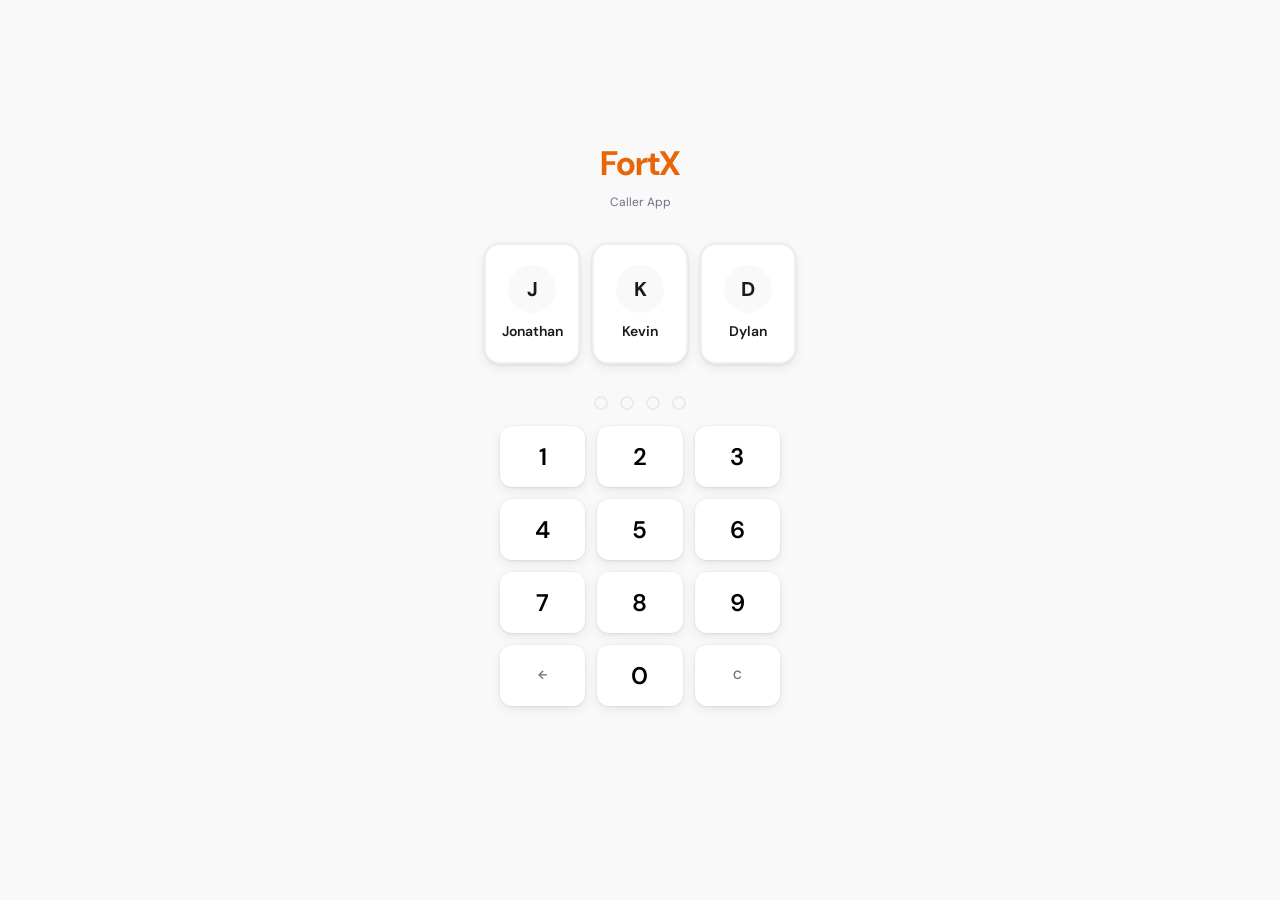
==== caller-app/index.html @ bafc0e3c "Initial build: FortX Caller App - PWA frontend, FastAPI backend, Neon DB schema" ====
<!DOCTYPE html>
<html lang="en">
<head>
  <meta charset="UTF-8">
  <meta name="viewport" content="width=device-width, initial-scale=1.0, viewport-fit=cover, user-scalable=no">
  <meta name="theme-color" content="#E8650A">
  <meta name="apple-mobile-web-app-capable" content="yes">
  <meta name="apple-mobile-web-app-status-bar-style" content="default">
  <title>FortX Caller</title>
  <link rel="manifest" href="manifest.json">
  <link rel="stylesheet" href="css/base.css">
  <link rel="stylesheet" href="css/components.css">
  <link rel="stylesheet" href="css/animations.css">
  <style>
    body { display:flex; align-items:center; justify-content:center; min-height:100vh; min-height:100dvh; }
    .login-wrap { width:100%; max-width:360px; padding:2rem 1.5rem; text-align:center; }
    .login-logo { font-size:var(--text-3xl); font-weight:700; color:var(--accent); letter-spacing:-1px; margin-bottom:0.25rem; }
    .login-sub { font-size:var(--text-sm); color:var(--text-sub); margin-bottom:2rem; }
    .caller-picker { display:flex; gap:0.75rem; margin-bottom:2rem; }
    .caller-card {
      flex:1; padding:1.25rem 0.75rem; border-radius:var(--radius-card); border:2px solid var(--border);
      background:var(--surface); box-shadow:var(--shadow-card); cursor:pointer;
      transition:all 0.2s ease; text-align:center;
    }
    .caller-card.selected { border-color:var(--accent); background:var(--accent-light); }
    .caller-card:active { transform:scale(0.97); }
    .caller-initial {
      width:48px; height:48px; border-radius:50%; background:var(--bg); color:var(--text-primary);
      display:flex; align-items:center; justify-content:center; font-size:var(--text-lg); font-weight:700;
      margin:0 auto 0.5rem;
    }
    .caller-card.selected .caller-initial { background:var(--accent); color:white; }
    .caller-name { font-size:var(--text-base); font-weight:600; }
    .pin-section { margin-bottom:1.5rem; }
    .pin-dots { display:flex; gap:0.75rem; justify-content:center; margin-bottom:1rem; }
    .pin-dot {
      width:14px; height:14px; border-radius:50%; border:2px solid var(--border);
      transition:all 0.2s ease;
    }
    .pin-dot.filled { background:var(--accent); border-color:var(--accent); }
    .keypad { display:grid; grid-template-columns:repeat(3,1fr); gap:0.75rem; max-width:280px; margin:0 auto; }
    .key {
      width:100%; aspect-ratio:1.4; border-radius:var(--radius-btn); background:var(--surface);
      box-shadow:var(--shadow-card); display:flex; align-items:center; justify-content:center;
      font-size:var(--text-xl); font-weight:600; cursor:pointer; transition:all 0.15s ease;
    }
    .key:active { background:var(--bg); transform:scale(0.95); }
    .key-back { font-size:var(--text-sm); color:var(--text-sub); }
    .login-error { color:var(--red); font-size:var(--text-sm); margin-top:0.75rem; min-height:1.25rem; }
  </style>
</head>
<body>
  <div class="login-wrap">
    <div class="login-logo">FortX</div>
    <div class="login-sub">Caller App</div>

    <div class="caller-picker" id="caller-picker">
      <div class="caller-card" data-name="Jonathan">
        <div class="caller-initial">J</div>
        <div class="caller-name">Jonathan</div>
      </div>
      <div class="caller-card" data-name="Kevin">
        <div class="caller-initial">K</div>
        <div class="caller-name">Kevin</div>
      </div>
      <div class="caller-card" data-name="Dylan">
        <div class="caller-initial">D</div>
        <div class="caller-name">Dylan</div>
      </div>
    </div>

    <div class="pin-section">
      <div class="pin-dots" id="pin-dots">
        <div class="pin-dot"></div>
        <div class="pin-dot"></div>
        <div class="pin-dot"></div>
        <div class="pin-dot"></div>
      </div>
      <div class="keypad" id="keypad">
        <button class="key" data-digit="1">1</button>
        <button class="key" data-digit="2">2</button>
        <button class="key" data-digit="3">3</button>
        <button class="key" data-digit="4">4</button>
        <button class="key" data-digit="5">5</button>
        <button class="key" data-digit="6">6</button>
        <button class="key" data-digit="7">7</button>
        <button class="key" data-digit="8">8</button>
        <button class="key" data-digit="9">9</button>
        <button class="key key-back" data-action="back">←</button>
        <button class="key" data-digit="0">0</button>
        <button class="key key-back" data-action="clear">C</button>
      </div>
      <div class="login-error" id="login-error"></div>
    </div>
  </div>

  <div class="toast-container" id="toast-container"></div>

  <script src="js/config.js"></script>
  <script src="js/auth.js"></script>
  <script src="js/components/toast.js"></script>
  <script>
    Toast.init();

    if (Auth.isLoggedIn()) {
      window.location.href = 'app.html';
    }

    let selectedName = '';
    let pin = '';

    document.querySelectorAll('.caller-card').forEach(card => {
      card.addEventListener('click', () => {
        document.querySelectorAll('.caller-card').forEach(c => c.classList.remove('selected'));
        card.classList.add('selected');
        selectedName = card.dataset.name;
        document.getElementById('login-error').textContent = '';
      });
    });

    document.querySelectorAll('.key[data-digit]').forEach(key => {
      key.addEventListener('click', () => {
        if (pin.length >= 4) return;
        pin += key.dataset.digit;
        updatePinDots();
        if (pin.length === 4) attemptLogin();
      });
    });

    document.querySelectorAll('.key[data-action]').forEach(key => {
      key.addEventListener('click', () => {
        if (key.dataset.action === 'back') pin = pin.slice(0, -1);
        if (key.dataset.action === 'clear') pin = '';
        updatePinDots();
      });
    });

    function updatePinDots() {
      document.querySelectorAll('.pin-dot').forEach((dot, i) => {
        dot.classList.toggle('filled', i < pin.length);
      });
    }

    async function attemptLogin() {
      if (!selectedName) {
        document.getElementById('login-error').textContent = 'Select your name first';
        pin = '';
        updatePinDots();
        return;
      }
      try {
        await Auth.login(selectedName, pin);
        window.location.href = 'app.html';
      } catch (e) {
        document.getElementById('login-error').textContent = e.message || 'Invalid PIN';
        pin = '';
        updatePinDots();
      }
    }
  </script>
</body>
</html>
---- caller-app/css/base.css ----
@import url('https://fonts.googleapis.com/css2?family=DM+Sans:ital,opsz,wght@0,9..40,300;0,9..40,400;0,9..40,500;0,9..40,600;0,9..40,700&display=swap');

*, *::before, *::after {
  margin: 0;
  padding: 0;
  box-sizing: border-box;
}

:root {
  --bg:           #F9F9F9;
  --surface:      #FFFFFF;
  --border:       rgba(0, 0, 0, 0.06);
  --text-primary: #1A1A1A;
  --text-sub:     #6B7280;
  --accent:       #E8650A;
  --accent-light: #FFF3EB;
  --green:        #16A34A;
  --green-light:  #F0FDF4;
  --red:          #DC2626;
  --red-light:    #FEF2F2;
  --yellow:       #D97706;
  --yellow-light: #FFFBEB;
  --radius-card:  16px;
  --radius-btn:   12px;
  --shadow-card:  0 1px 3px rgba(0,0,0,0.06), 0 4px 12px rgba(0,0,0,0.07), 0 0 0 0.5px rgba(0,0,0,0.04);
  --shadow-hover: 0 2px 8px rgba(0,0,0,0.10), 0 8px 24px rgba(0,0,0,0.12);
  --text-xs:      10.5px;
  --text-sm:      12px;
  --text-base:    14px;
  --text-md:      16px;
  --text-lg:      20px;
  --text-xl:      24px;
  --text-2xl:     28px;
  --text-3xl:     34px;
  --nav-height:   64px;
}

html {
  font-size: 16px;
  -webkit-text-size-adjust: 100%;
  -webkit-tap-highlight-color: transparent;
}

body {
  font-family: 'DM Sans', -apple-system, BlinkMacSystemFont, sans-serif;
  background: var(--bg);
  color: var(--text-primary);
  line-height: 1.5;
  min-height: 100vh;
  min-height: 100dvh;
  overscroll-behavior: none;
  -webkit-font-smoothing: antialiased;
}

a { color: var(--accent); text-decoration: none; }
a:active { opacity: 0.7; }

input, button, textarea {
  font-family: inherit;
  font-size: inherit;
  border: none;
  outline: none;
  background: none;
}

button { cursor: pointer; -webkit-user-select: none; user-select: none; }

.app-container {
  max-width: 480px;
  margin: 0 auto;
  padding: 0 1rem;
  padding-bottom: calc(var(--nav-height) + 1.5rem);
}

.page-title {
  font-size: var(--text-2xl);
  font-weight: 700;
  letter-spacing: -0.3px;
}

.page-subtitle {
  font-size: var(--text-sm);
  color: var(--text-sub);
  margin-top: 2px;
}

.section-header {
  font-size: var(--text-md);
  font-weight: 600;
  margin-bottom: 0.75rem;
}

.sr-only {
  position: absolute;
  width: 1px;
  height: 1px;
  overflow: hidden;
  clip: rect(0,0,0,0);
  white-space: nowrap;
}
---- caller-app/css/components.css ----
.card {
  background: var(--surface);
  border-radius: var(--radius-card);
  box-shadow: var(--shadow-card);
  padding: 1.5rem;
  transition: box-shadow 0.2s ease;
}

.card:active {
  box-shadow: var(--shadow-hover);
}

.card + .card {
  margin-top: 0.75rem;
}

.btn {
  display: inline-flex;
  align-items: center;
  justify-content: center;
  gap: 0.5rem;
  padding: 0.75rem 1.5rem;
  border-radius: var(--radius-btn);
  font-weight: 600;
  font-size: var(--text-base);
  transition: all 0.2s ease;
  min-height: 48px;
}

.btn-primary {
  background: var(--accent);
  color: white;
}

.btn-primary:active {
  background: #d45a08;
  transform: scale(0.97);
}

.btn-secondary {
  background: var(--bg);
  color: var(--text-primary);
}

.btn-secondary:active {
  background: #efefef;
}

.btn-danger {
  background: var(--red-light);
  color: var(--red);
}

.btn-danger:active {
  background: #fde5e5;
}

.btn-full {
  width: 100%;
}

.btn-sm {
  padding: 0.5rem 1rem;
  font-size: var(--text-sm);
  min-height: 36px;
}

.badge {
  display: inline-flex;
  align-items: center;
  gap: 0.25rem;
  padding: 0.25rem 0.75rem;
  border-radius: 100px;
  font-size: var(--text-xs);
  font-weight: 600;
  letter-spacing: 0.3px;
  text-transform: uppercase;
}

.badge-green { background: var(--green-light); color: var(--green); }
.badge-red { background: var(--red-light); color: var(--red); }
.badge-yellow { background: var(--yellow-light); color: var(--yellow); }
.badge-accent { background: var(--accent-light); color: var(--accent); }
.badge-gray { background: var(--bg); color: var(--text-sub); }

.pill {
  display: inline-flex;
  align-items: center;
  padding: 0.35rem 0.85rem;
  border-radius: 100px;
  font-size: var(--text-xs);
  font-weight: 500;
}

.progress-bar {
  width: 100%;
  height: 6px;
  background: var(--bg);
  border-radius: 100px;
  overflow: hidden;
}

.progress-bar-fill {
  height: 100%;
  border-radius: 100px;
  background: var(--accent);
  transition: width 0.4s ease;
}

.progress-bar-fill.green { background: var(--green); }

.stat-value {
  font-size: var(--text-2xl);
  font-weight: 700;
  letter-spacing: -0.5px;
}

.stat-label {
  font-size: var(--text-sm);
  color: var(--text-sub);
  margin-top: 2px;
}

.modal-overlay {
  position: fixed;
  inset: 0;
  background: rgba(0,0,0,0.4);
  z-index: 100;
  display: flex;
  align-items: flex-end;
  justify-content: center;
  opacity: 0;
  pointer-events: none;
  transition: opacity 0.2s ease;
}

.modal-overlay.active {
  opacity: 1;
  pointer-events: auto;
}

.modal {
  background: var(--surface);
  border-radius: var(--radius-card) var(--radius-card) 0 0;
  padding: 1.5rem;
  width: 100%;
  max-width: 480px;
  max-height: 90vh;
  overflow-y: auto;
  transform: translateY(100%);
  transition: transform 0.3s ease;
}

.modal-overlay.active .modal {
  transform: translateY(0);
}

.modal-handle {
  width: 36px;
  height: 4px;
  background: var(--border);
  border-radius: 100px;
  margin: 0 auto 1.25rem;
}

.input-group {
  margin-bottom: 1rem;
}

.input-group label {
  display: block;
  font-size: var(--text-sm);
  font-weight: 500;
  margin-bottom: 0.375rem;
  color: var(--text-primary);
}

.input-field {
  width: 100%;
  padding: 0.75rem 1rem;
  border: 1.5px solid var(--border);
  border-radius: var(--radius-btn);
  font-size: var(--text-base);
  background: var(--surface);
  transition: border-color 0.2s ease;
}

.input-field:focus {
  border-color: var(--accent);
}

.input-field::placeholder {
  color: var(--text-sub);
  opacity: 0.6;
}

.input-error {
  border-color: var(--red);
}

.input-error-text {
  font-size: var(--text-xs);
  color: var(--red);
  margin-top: 0.25rem;
}

.divider {
  height: 1px;
  background: var(--border);
  margin: 1rem 0;
}

.empty-state {
  text-align: center;
  padding: 3rem 1.5rem;
  color: var(--text-sub);
}

.empty-state-icon {
  font-size: 40px;
  margin-bottom: 0.75rem;
}

.empty-state-text {
  font-size: var(--text-base);
}

.bottom-nav {
  position: fixed;
  bottom: 0;
  left: 0;
  right: 0;
  height: var(--nav-height);
  background: var(--surface);
  border-top: 1px solid var(--border);
  display: flex;
  align-items: center;
  justify-content: space-around;
  z-index: 50;
  padding-bottom: env(safe-area-inset-bottom, 0);
}

.nav-item {
  display: flex;
  flex-direction: column;
  align-items: center;
  gap: 2px;
  padding: 0.5rem 1rem;
  color: var(--text-sub);
  font-size: var(--text-xs);
  font-weight: 500;
  transition: color 0.2s ease;
  -webkit-tap-highlight-color: transparent;
}

.nav-item.active {
  color: var(--accent);
}

.nav-item svg {
  width: 22px;
  height: 22px;
}

.toast-container {
  position: fixed;
  top: 1rem;
  left: 50%;
  transform: translateX(-50%);
  z-index: 200;
  display: flex;
  flex-direction: column;
  gap: 0.5rem;
  pointer-events: none;
  width: calc(100% - 2rem);
  max-width: 440px;
}

.toast {
  background: var(--text-primary);
  color: white;
  padding: 0.875rem 1.25rem;
  border-radius: var(--radius-btn);
  font-size: var(--text-sm);
  font-weight: 500;
  box-shadow: var(--shadow-hover);
  animation: toastIn 0.3s ease, toastOut 0.3s ease 2.7s forwards;
  pointer-events: auto;
}

.toast-success { background: var(--green); }
.toast-error { background: var(--red); }

.info-tip {
  display: inline-flex;
  align-items: center;
  justify-content: center;
  width: 16px;
  height: 16px;
  border-radius: 50%;
  background: var(--border);
  color: var(--text-sub);
  font-size: 9px;
  font-weight: 700;
  cursor: help;
  margin-left: 0.25rem;
}
---- caller-app/css/animations.css ----
@keyframes toastIn {
  from { opacity: 0; transform: translateY(-12px); }
  to { opacity: 1; transform: translateY(0); }
}

@keyframes toastOut {
  from { opacity: 1; transform: translateY(0); }
  to { opacity: 0; transform: translateY(-12px); }
}

@keyframes fadeIn {
  from { opacity: 0; }
  to { opacity: 1; }
}

@keyframes slideUp {
  from { opacity: 0; transform: translateY(16px); }
  to { opacity: 1; transform: translateY(0); }
}

@keyframes flipIn {
  from { transform: rotateX(90deg); opacity: 0; }
  to { transform: rotateX(0deg); opacity: 1; }
}

@keyframes pulse {
  0%, 100% { transform: scale(1); }
  50% { transform: scale(1.05); }
}

@keyframes shimmer {
  0% { background-position: -200% 0; }
  100% { background-position: 200% 0; }
}

@keyframes confettiDrop {
  0% { transform: translateY(0) rotate(0deg); opacity: 1; }
  100% { transform: translateY(120px) rotate(720deg); opacity: 0; }
}

.anim-fade-in {
  animation: fadeIn 0.25s ease;
}

.anim-slide-up {
  animation: slideUp 0.3s ease;
}

.anim-flip-in {
  animation: flipIn 0.4s ease;
  perspective: 600px;
}

.anim-pulse {
  animation: pulse 0.3s ease;
}

.skeleton {
  background: linear-gradient(90deg, var(--bg) 25%, #efefef 50%, var(--bg) 75%);
  background-size: 200% 100%;
  animation: shimmer 1.5s ease infinite;
  border-radius: 6px;
}

.confetti-piece {
  position: fixed;
  width: 8px;
  height: 8px;
  border-radius: 2px;
  pointer-events: none;
  z-index: 300;
  animation: confettiDrop 1.2s ease-out forwards;
}

.transition-all {
  transition: all 0.2s ease;
}
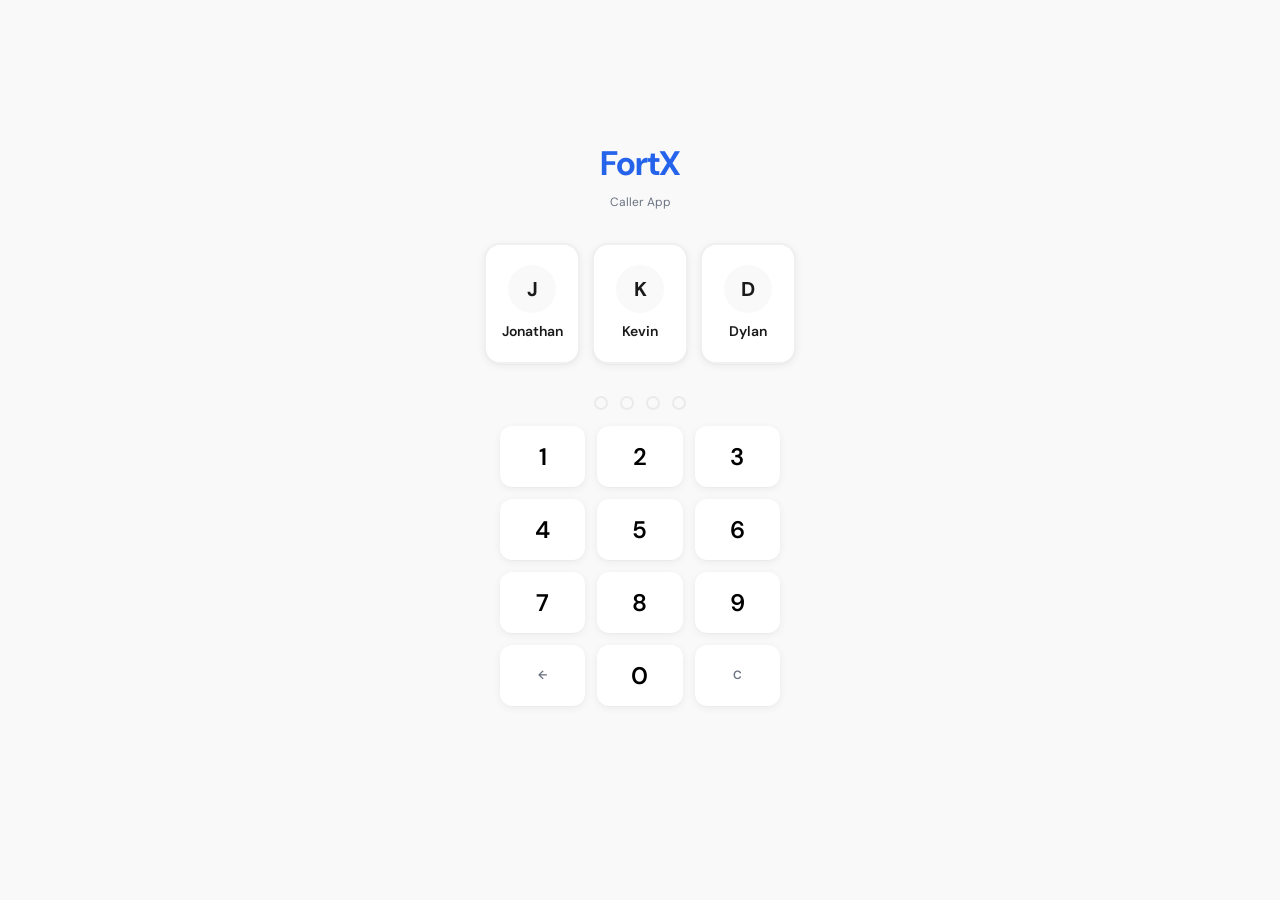
==== commit bdc99c61: "Blue color scheme, Apple-style shadows, user switching feature" ====
--- a/caller-app/index.html
+++ b/caller-app/index.html
@@ -3,7 +3,7 @@
 <head>
   <meta charset="UTF-8">
   <meta name="viewport" content="width=device-width, initial-scale=1.0, viewport-fit=cover, user-scalable=no">
-  <meta name="theme-color" content="#E8650A">
+  <meta name="theme-color" content="#2563EB">
   <meta name="apple-mobile-web-app-capable" content="yes">
   <meta name="apple-mobile-web-app-status-bar-style" content="default">
   <title>FortX Caller</title>
--- a/caller-app/css/base.css
+++ b/caller-app/css/base.css
@@ -12,8 +12,8 @@
   --border:       rgba(0, 0, 0, 0.06);
   --text-primary: #1A1A1A;
   --text-sub:     #6B7280;
-  --accent:       #E8650A;
-  --accent-light: #FFF3EB;
+  --accent:       #2563EB;
+  --accent-light: #EFF6FF;
   --green:        #16A34A;
   --green-light:  #F0FDF4;
   --red:          #DC2626;
@@ -22,8 +22,8 @@
   --yellow-light: #FFFBEB;
   --radius-card:  16px;
   --radius-btn:   12px;
-  --shadow-card:  0 1px 3px rgba(0,0,0,0.06), 0 4px 12px rgba(0,0,0,0.07), 0 0 0 0.5px rgba(0,0,0,0.04);
-  --shadow-hover: 0 2px 8px rgba(0,0,0,0.10), 0 8px 24px rgba(0,0,0,0.12);
+  --shadow-card:  0 0.5px 1px rgba(0,0,0,0.04), 0 2px 8px rgba(0,0,0,0.06);
+  --shadow-hover: 0 1px 4px rgba(0,0,0,0.06), 0 4px 16px rgba(0,0,0,0.10);
   --text-xs:      10.5px;
   --text-sm:      12px;
   --text-base:    14px;
--- a/caller-app/css/components.css
+++ b/caller-app/css/components.css
@@ -2,7 +2,7 @@
   background: var(--surface);
   border-radius: var(--radius-card);
   box-shadow: var(--shadow-card);
-  padding: 1.5rem;
+  padding: 1.25rem;
   transition: box-shadow 0.2s ease;
 }
 
@@ -11,7 +11,7 @@
 }
 
 .card + .card {
-  margin-top: 0.75rem;
+  margin-top: 0.625rem;
 }
 
 .btn {
@@ -33,7 +33,7 @@
 }
 
 .btn-primary:active {
-  background: #d45a08;
+  background: #1d4ed8;
   transform: scale(0.97);
 }
 
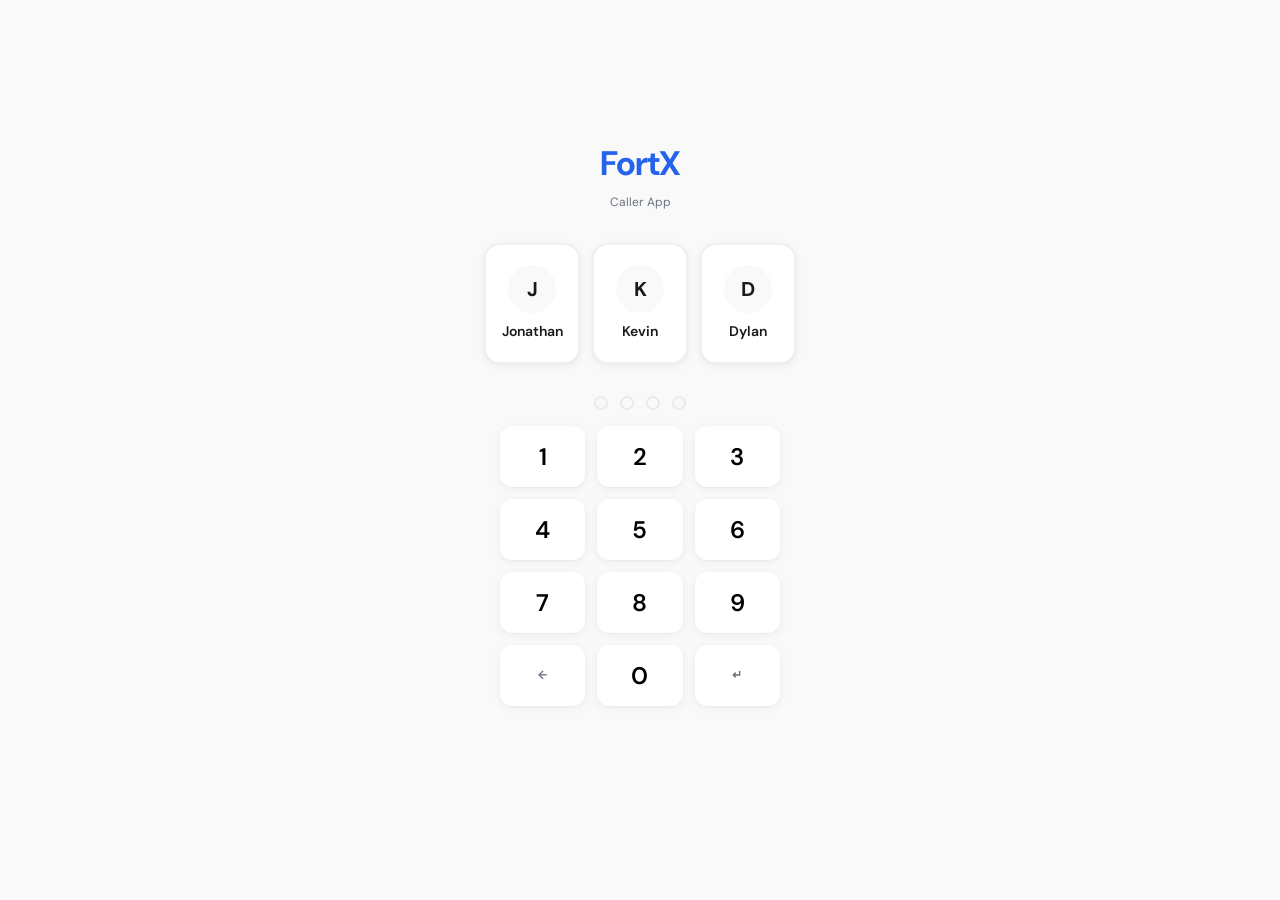
==== commit 4c8384a6: "Replace C with Enter key on PIN keypad" ====
--- a/caller-app/index.html
+++ b/caller-app/index.html
@@ -88,7 +88,7 @@
         <button class="key" data-digit="9">9</button>
         <button class="key key-back" data-action="back">←</button>
         <button class="key" data-digit="0">0</button>
-        <button class="key key-back" data-action="clear">C</button>
+        <button class="key key-back" data-action="submit">↵</button>
       </div>
       <div class="login-error" id="login-error"></div>
     </div>
@@ -130,7 +130,7 @@
     document.querySelectorAll('.key[data-action]').forEach(key => {
       key.addEventListener('click', () => {
         if (key.dataset.action === 'back') pin = pin.slice(0, -1);
-        if (key.dataset.action === 'clear') pin = '';
+        if (key.dataset.action === 'submit' && pin.length === 4) attemptLogin();
         updatePinDots();
       });
     });
--- a/caller-app/css/base.css
+++ b/caller-app/css/base.css
@@ -19,7 +19,9 @@
   --red:          #DC2626;
   --red-light:    #FEF2F2;
   --yellow:       #D97706;
-  --yellow-light: #FFFBEB;
+  --yellow-light:  #FFFBEB;
+  --purple:       #7C3AED;
+  --purple-light: #F5F3FF;
   --radius-card:  16px;
   --radius-btn:   12px;
   --shadow-card:  0 0.5px 1px rgba(0,0,0,0.04), 0 2px 8px rgba(0,0,0,0.06);
@@ -98,3 +100,28 @@
   clip: rect(0,0,0,0);
   white-space: nowrap;
 }
+
+.stat-box {
+  padding: 1rem;
+  display: flex;
+  flex-direction: column;
+  justify-content: space-between;
+}
+
+.skeleton {
+  background: linear-gradient(90deg, var(--border) 25%, var(--bg) 50%, var(--border) 75%);
+  background-size: 200% 100%;
+  animation: skeletonShimmer 1.5s ease infinite;
+  border-radius: var(--radius-btn);
+}
+
+@keyframes skeletonShimmer {
+  0% { background-position: 200% 0; }
+  100% { background-position: -200% 0; }
+}
+
+.script-line {
+  font-size: var(--text-base);
+  line-height: 1.65;
+  color: var(--text-primary);
+}
--- a/caller-app/css/components.css
+++ b/caller-app/css/components.css
@@ -305,3 +305,164 @@
   cursor: help;
   margin-left: 0.25rem;
 }
+
+.chat-bubble {
+  display: flex;
+  gap: 0.5rem;
+  max-width: 88%;
+  align-items: flex-end;
+}
+
+.chat-bubble-user {
+  margin-left: auto;
+  flex-direction: row-reverse;
+}
+
+.chat-bubble-kitter {
+  margin-right: auto;
+}
+
+.chat-avatar {
+  width: 28px;
+  height: 28px;
+  border-radius: 50%;
+  background: var(--accent);
+  display: flex;
+  align-items: center;
+  justify-content: center;
+  flex-shrink: 0;
+}
+
+.chat-text {
+  padding: 0.625rem 0.875rem;
+  border-radius: 16px;
+  font-size: var(--text-sm);
+  line-height: 1.5;
+  white-space: pre-wrap;
+}
+
+.chat-bubble-user .chat-text {
+  background: var(--accent);
+  color: white;
+  border-bottom-right-radius: 4px;
+}
+
+.chat-bubble-kitter .chat-text {
+  background: var(--surface);
+  box-shadow: var(--shadow-card);
+  border-bottom-left-radius: 4px;
+}
+
+.chat-input-bar {
+  position: fixed;
+  bottom: 64px;
+  left: 0;
+  right: 0;
+  display: flex;
+  gap: 0.5rem;
+  padding: 0.75rem 1rem;
+  padding-bottom: 0.75rem;
+  background: var(--surface);
+  border-top: 1px solid var(--border);
+  z-index: 45;
+}
+
+.chat-input {
+  flex: 1;
+  padding: 0.625rem 1rem;
+  border: 1.5px solid var(--border);
+  border-radius: 100px;
+  font-size: var(--text-sm);
+  background: var(--bg);
+}
+
+.chat-input:focus {
+  border-color: var(--accent);
+  outline: none;
+}
+
+.chat-send-btn {
+  width: 40px;
+  height: 40px;
+  border-radius: 50%;
+  background: var(--accent);
+  color: white;
+  display: flex;
+  align-items: center;
+  justify-content: center;
+  flex-shrink: 0;
+}
+
+.chat-send-btn:active {
+  opacity: 0.8;
+}
+
+.chat-quick-reply {
+  padding: 0.4rem 0.875rem;
+  border-radius: 100px;
+  background: var(--accent-light);
+  color: var(--accent);
+  font-size: var(--text-xs);
+  font-weight: 600;
+  border: 1px solid var(--accent);
+  cursor: pointer;
+  transition: all 0.15s;
+}
+
+.chat-quick-reply:active {
+  background: var(--accent);
+  color: white;
+}
+
+.chat-typing-dots {
+  display: flex;
+  gap: 4px;
+  padding: 0.75rem 1rem;
+}
+
+.chat-typing-dots span {
+  width: 6px;
+  height: 6px;
+  border-radius: 50%;
+  background: var(--text-sub);
+  animation: typingBounce 1.4s ease-in-out infinite;
+}
+
+.chat-typing-dots span:nth-child(2) { animation-delay: 0.2s; }
+.chat-typing-dots span:nth-child(3) { animation-delay: 0.4s; }
+
+@keyframes typingBounce {
+  0%, 60%, 100% { transform: translateY(0); opacity: 0.4; }
+  30% { transform: translateY(-4px); opacity: 1; }
+}
+
+.script-step {
+  display: flex;
+  align-items: center;
+  gap: 0.5rem;
+  margin-bottom: 0.75rem;
+}
+
+.script-objection-q {
+  display: flex;
+  align-items: flex-start;
+  gap: 0.5rem;
+  font-weight: 600;
+  color: var(--red);
+  margin-bottom: 0.75rem;
+  font-size: var(--text-sm);
+}
+
+.script-objection-q svg {
+  flex-shrink: 0;
+  margin-top: 2px;
+}
+
+.script-objection-a {
+  font-size: var(--text-sm);
+  line-height: 1.65;
+  color: var(--text-primary);
+  padding: 0.75rem;
+  background: var(--accent-light);
+  border-radius: var(--radius-btn);
+}
--- a/caller-app/css/animations.css
+++ b/caller-app/css/animations.css
@@ -75,3 +75,76 @@
 .transition-all {
   transition: all 0.2s ease;
 }
+
+.live-dot {
+  width: 8px;
+  height: 8px;
+  border-radius: 50%;
+  background: var(--accent);
+  box-shadow: 0 0 4px var(--accent), 0 0 8px rgba(37,99,235,0.4);
+  animation: livePulse 2s ease-in-out infinite;
+  flex-shrink: 0;
+}
+
+@keyframes livePulse {
+  0%, 100% { opacity: 1; box-shadow: 0 0 4px var(--accent), 0 0 8px rgba(37,99,235,0.4); }
+  50% { opacity: 0.4; box-shadow: 0 0 2px var(--accent), 0 0 4px rgba(37,99,235,0.2); }
+}
+
+.call-btn-glow {
+  display: flex;
+  align-items: center;
+  justify-content: center;
+  gap: 0.5rem;
+  width: 100%;
+  min-height: 48px;
+  padding: 0.75rem 1.5rem;
+  border-radius: var(--radius-btn);
+  font-weight: 600;
+  font-size: var(--text-base);
+  font-family: inherit;
+  color: white;
+  text-decoration: none;
+  border: none;
+  cursor: pointer;
+  background: linear-gradient(135deg, #2563EB 0%, #3b82f6 50%, #2563EB 100%);
+  background-size: 200% 200%;
+  animation: btnGradientShift 4s ease infinite;
+  box-shadow:
+    0 0 12px rgba(37,99,235,0.3),
+    0 0 24px rgba(37,99,235,0.15),
+    0 1px 3px rgba(0,0,0,0.1);
+  position: relative;
+  overflow: hidden;
+}
+
+.call-btn-glow::before {
+  content: '';
+  position: absolute;
+  top: -50%;
+  left: -50%;
+  width: 200%;
+  height: 200%;
+  background: radial-gradient(circle, rgba(255,255,255,0.15) 0%, transparent 60%);
+  animation: glowOrbit 6s linear infinite;
+  pointer-events: none;
+}
+
+.call-btn-glow:active {
+  transform: scale(0.97);
+  box-shadow:
+    0 0 8px rgba(37,99,235,0.4),
+    0 0 16px rgba(37,99,235,0.2),
+    0 1px 3px rgba(0,0,0,0.1);
+}
+
+@keyframes btnGradientShift {
+  0% { background-position: 0% 50%; }
+  50% { background-position: 100% 50%; }
+  100% { background-position: 0% 50%; }
+}
+
+@keyframes glowOrbit {
+  0% { transform: rotate(0deg) translateX(20%); }
+  100% { transform: rotate(360deg) translateX(20%); }
+}
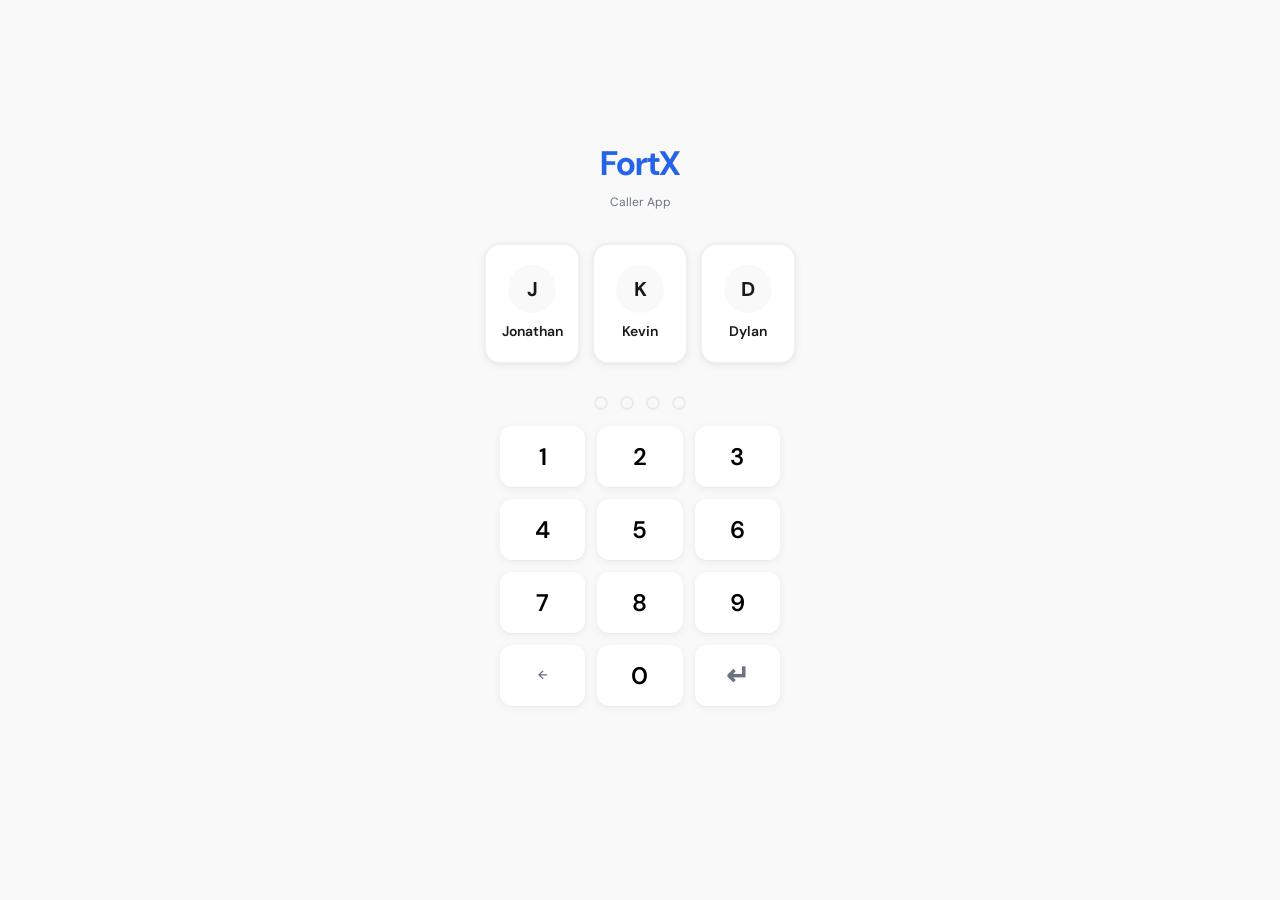
==== commit d066baf0: "Bigger enter key icon" ====
--- a/caller-app/index.html
+++ b/caller-app/index.html
@@ -88,7 +88,7 @@
         <button class="key" data-digit="9">9</button>
         <button class="key key-back" data-action="back">←</button>
         <button class="key" data-digit="0">0</button>
-        <button class="key key-back" data-action="submit">↵</button>
+        <button class="key key-back" data-action="submit" style="font-size:var(--text-2xl)">↵</button>
       </div>
       <div class="login-error" id="login-error"></div>
     </div>
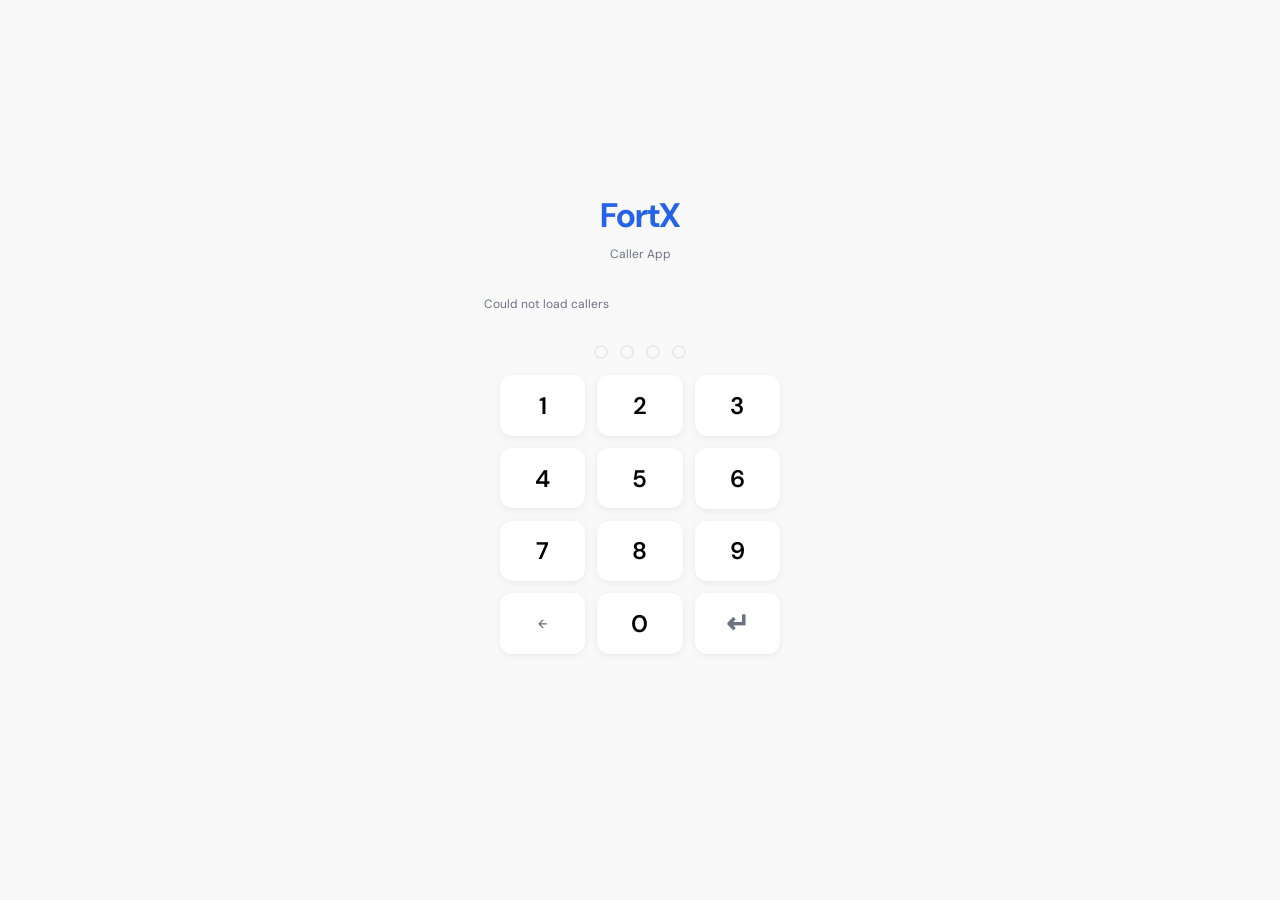
==== commit 42550b81: "Dynamic caller picker on login, public /callers/names endpoint, cleaner onboarding goals (50/70/100)" ====
--- a/caller-app/index.html
+++ b/caller-app/index.html
@@ -2,15 +2,15 @@
 <html lang="en">
 <head>
   <meta charset="UTF-8">
-  <meta name="viewport" content="width=device-width, initial-scale=1.0, viewport-fit=cover, user-scalable=no">
+  <meta name="viewport" content="width=device-width, initial-scale=1.0, viewport-fit=cover, user-scalable=no, interactive-widget=resizes-content">
   <meta name="theme-color" content="#2563EB">
   <meta name="apple-mobile-web-app-capable" content="yes">
   <meta name="apple-mobile-web-app-status-bar-style" content="default">
   <title>FortX Caller</title>
   <link rel="manifest" href="manifest.json">
-  <link rel="stylesheet" href="css/base.css">
-  <link rel="stylesheet" href="css/components.css">
-  <link rel="stylesheet" href="css/animations.css">
+  <link rel="stylesheet" href="css/base.css?v=5">
+  <link rel="stylesheet" href="css/components.css?v=5">
+  <link rel="stylesheet" href="css/animations.css?v=5">
   <style>
     body { display:flex; align-items:center; justify-content:center; min-height:100vh; min-height:100dvh; }
     .login-wrap { width:100%; max-width:360px; padding:2rem 1.5rem; text-align:center; }
@@ -54,20 +54,7 @@
     <div class="login-logo">FortX</div>
     <div class="login-sub">Caller App</div>
 
-    <div class="caller-picker" id="caller-picker">
-      <div class="caller-card" data-name="Jonathan">
-        <div class="caller-initial">J</div>
-        <div class="caller-name">Jonathan</div>
-      </div>
-      <div class="caller-card" data-name="Kevin">
-        <div class="caller-initial">K</div>
-        <div class="caller-name">Kevin</div>
-      </div>
-      <div class="caller-card" data-name="Dylan">
-        <div class="caller-initial">D</div>
-        <div class="caller-name">Dylan</div>
-      </div>
-    </div>
+    <div class="caller-picker" id="caller-picker"></div>
 
     <div class="pin-section">
       <div class="pin-dots" id="pin-dots">
@@ -109,14 +96,31 @@
     let selectedName = '';
     let pin = '';
 
-    document.querySelectorAll('.caller-card').forEach(card => {
-      card.addEventListener('click', () => {
-        document.querySelectorAll('.caller-card').forEach(c => c.classList.remove('selected'));
-        card.classList.add('selected');
-        selectedName = card.dataset.name;
-        document.getElementById('login-error').textContent = '';
-      });
-    });
+    async function loadCallers() {
+      try {
+        const res = await fetch(CONFIG.API_BASE + '/callers/names');
+        if (!res.ok) throw new Error();
+        const callers = await res.json();
+        const picker = document.getElementById('caller-picker');
+        picker.innerHTML = callers.map(c => `
+          <div class="caller-card" data-name="${c.name}">
+            <div class="caller-initial">${c.name[0]}</div>
+            <div class="caller-name">${c.name}</div>
+          </div>
+        `).join('');
+        picker.querySelectorAll('.caller-card').forEach(card => {
+          card.addEventListener('click', () => {
+            picker.querySelectorAll('.caller-card').forEach(c => c.classList.remove('selected'));
+            card.classList.add('selected');
+            selectedName = card.dataset.name;
+            document.getElementById('login-error').textContent = '';
+          });
+        });
+      } catch (e) {
+        document.getElementById('caller-picker').innerHTML = '<div style="color:var(--text-sub);font-size:var(--text-sm)">Could not load callers</div>';
+      }
+    }
+    loadCallers();
 
     document.querySelectorAll('.key[data-digit]').forEach(key => {
       key.addEventListener('click', () => {
@@ -141,17 +145,22 @@
       });
     }
 
+    let loggingIn = false;
+
     async function attemptLogin() {
+      if (loggingIn) return;
       if (!selectedName) {
         document.getElementById('login-error').textContent = 'Select your name first';
         pin = '';
         updatePinDots();
         return;
       }
+      loggingIn = true;
       try {
         await Auth.login(selectedName, pin);
         window.location.href = 'app.html';
       } catch (e) {
+        loggingIn = false;
         document.getElementById('login-error').textContent = e.message || 'Invalid PIN';
         pin = '';
         updatePinDots();
--- a/caller-app/css/base.css
+++ b/caller-app/css/base.css
@@ -105,7 +105,6 @@
   padding: 1rem;
   display: flex;
   flex-direction: column;
-  justify-content: space-between;
 }
 
 .skeleton {
--- a/caller-app/css/components.css
+++ b/caller-app/css/components.css
@@ -4,6 +4,9 @@
   box-shadow: var(--shadow-card);
   padding: 1.25rem;
   transition: box-shadow 0.2s ease;
+  display: flex;
+  flex-direction: column;
+  height: 100%;
 }
 
 .card:active {
@@ -12,6 +15,10 @@
 
 .card + .card {
   margin-top: 0.625rem;
+}
+
+div[style*="grid"] > .card {
+  margin-top: 0;
 }
 
 .btn {
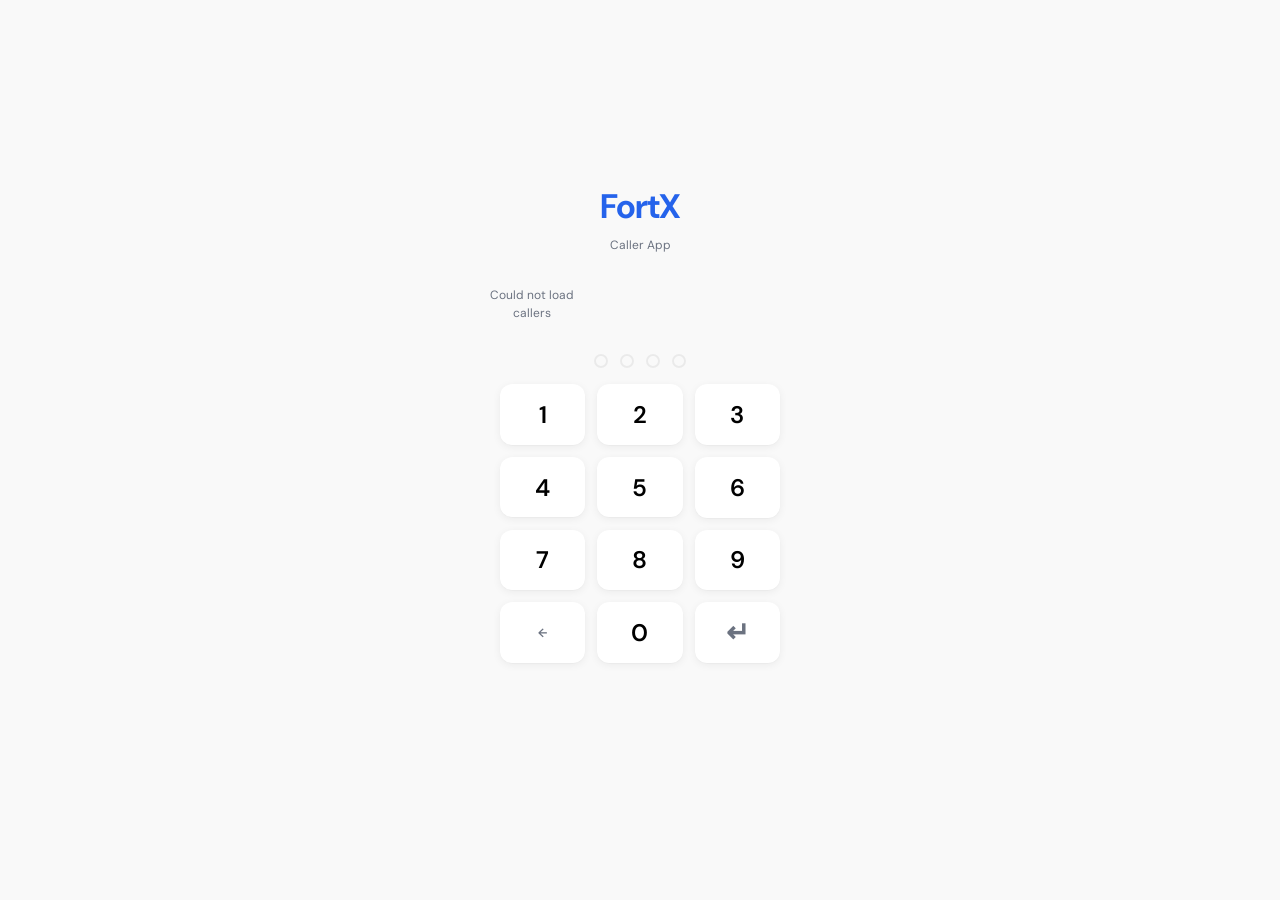
==== commit 0a494896: "Grid layout for caller picker: 3 per row" ====
--- a/caller-app/index.html
+++ b/caller-app/index.html
@@ -16,7 +16,7 @@
     .login-wrap { width:100%; max-width:360px; padding:2rem 1.5rem; text-align:center; }
     .login-logo { font-size:var(--text-3xl); font-weight:700; color:var(--accent); letter-spacing:-1px; margin-bottom:0.25rem; }
     .login-sub { font-size:var(--text-sm); color:var(--text-sub); margin-bottom:2rem; }
-    .caller-picker { display:flex; gap:0.75rem; margin-bottom:2rem; }
+    .caller-picker { display:grid; grid-template-columns:repeat(3,1fr); gap:0.75rem; margin-bottom:2rem; }
     .caller-card {
       flex:1; padding:1.25rem 0.75rem; border-radius:var(--radius-card); border:2px solid var(--border);
       background:var(--surface); box-shadow:var(--shadow-card); cursor:pointer;
